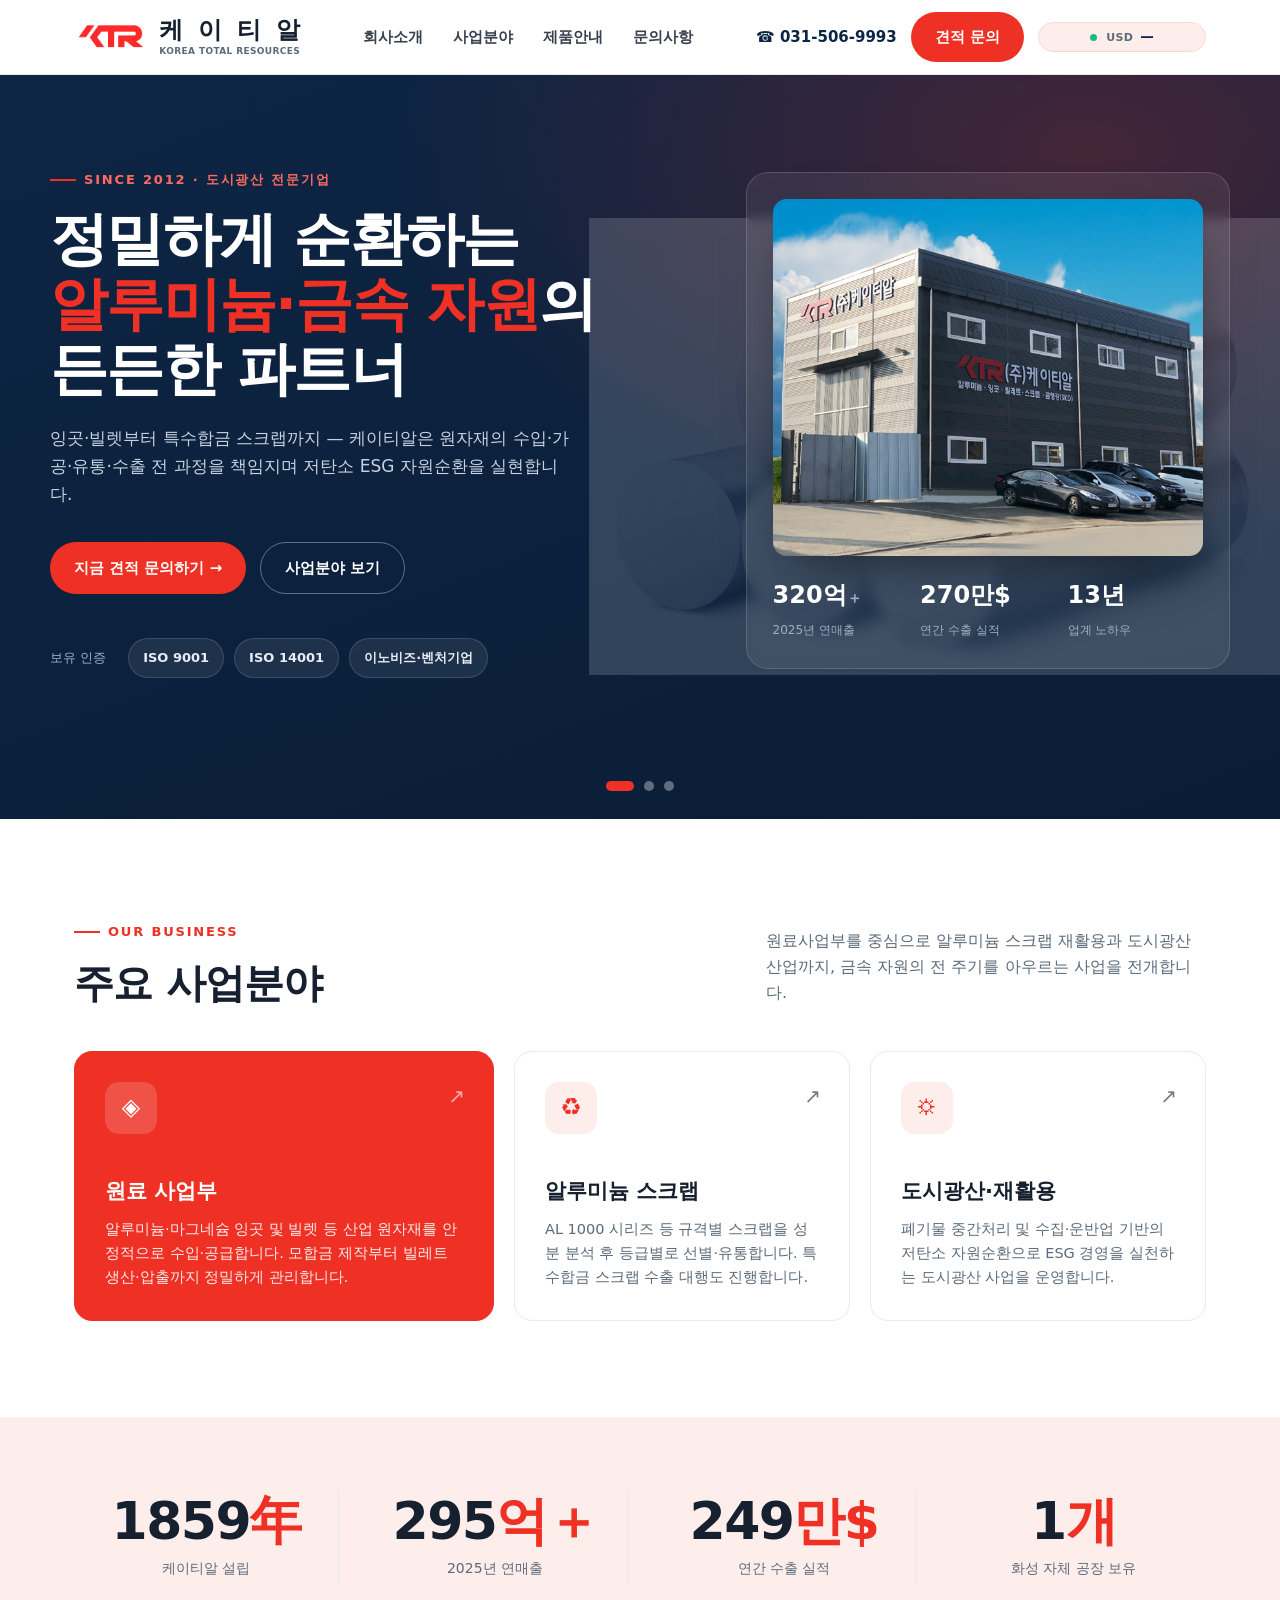
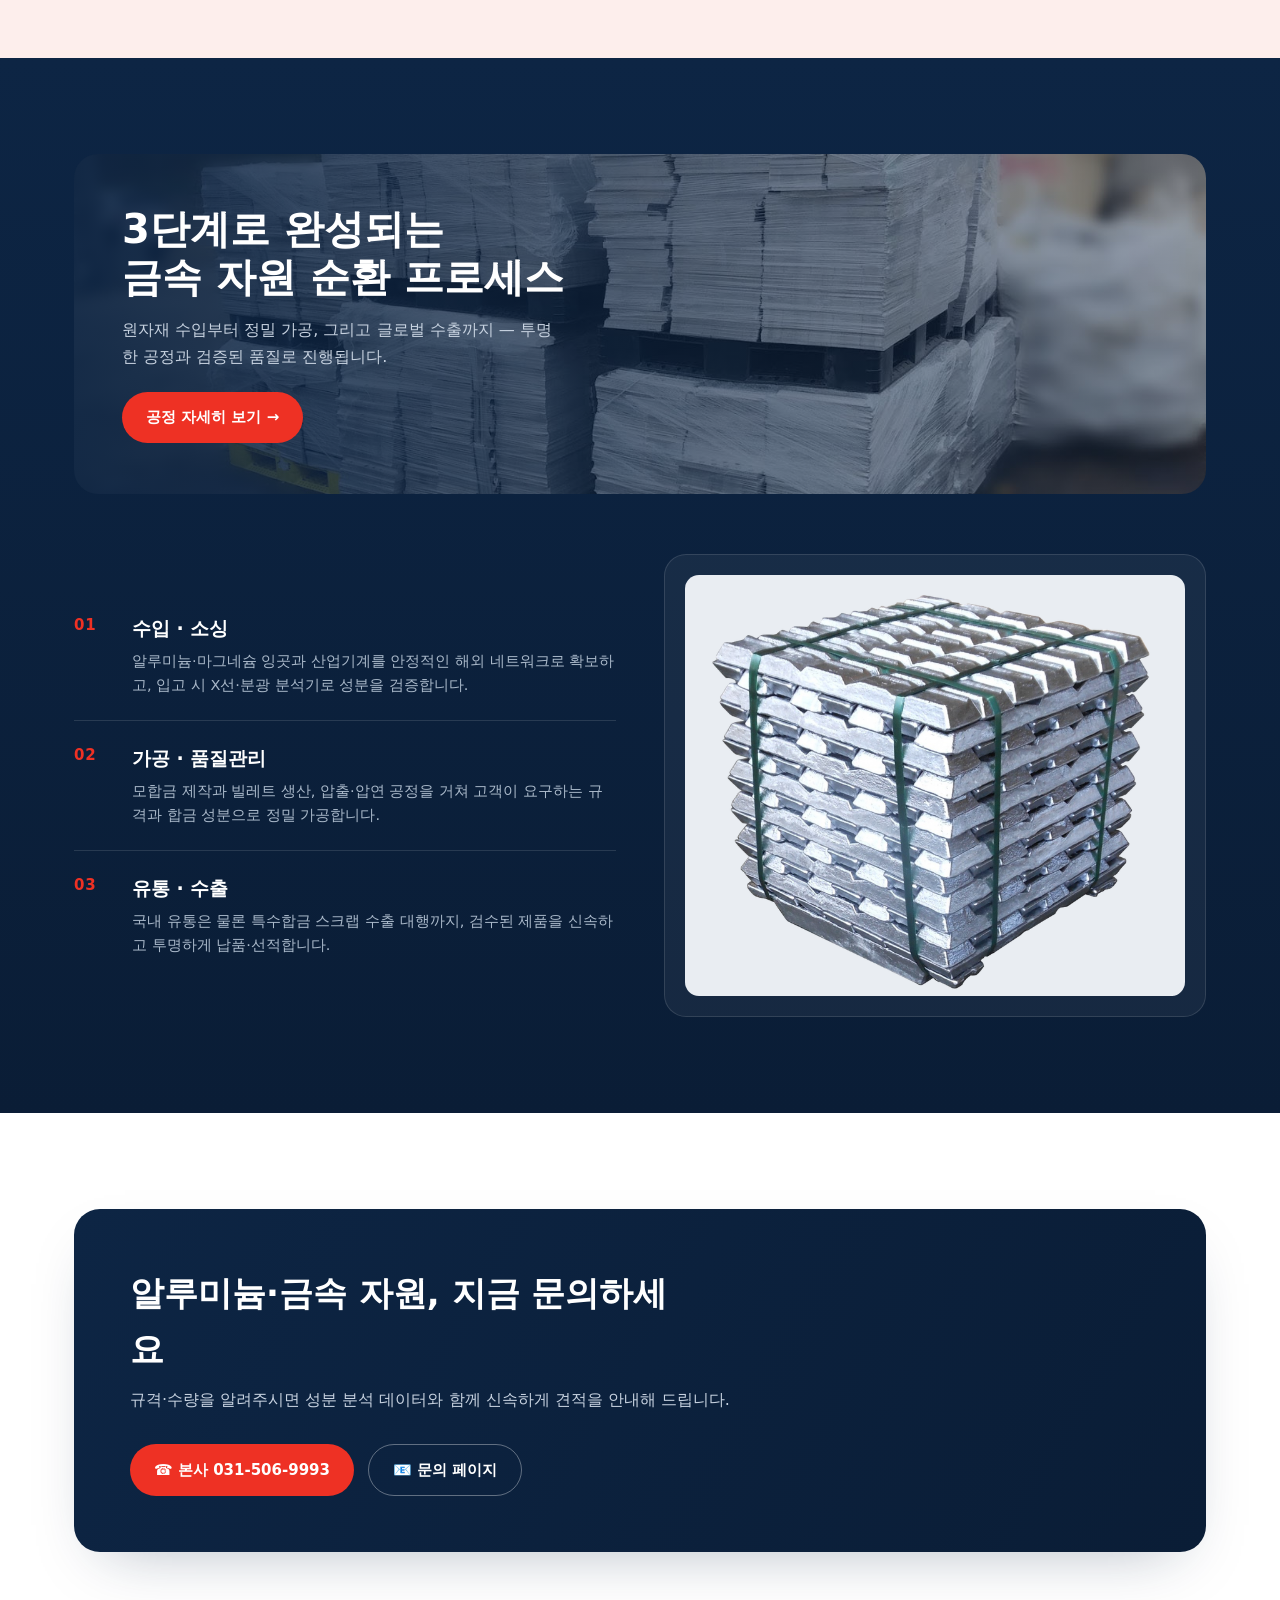
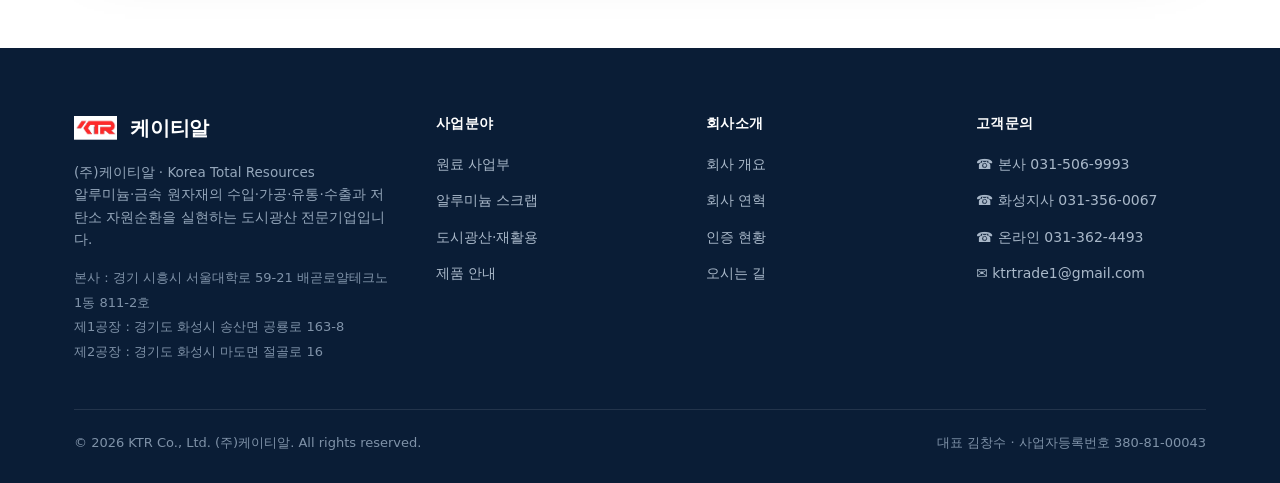
==== index.html @ 2fabba0d "KTR 케이티알 홈페이지 초기 배포본" ====
<!DOCTYPE html>
<html lang="ko">
<head>
<meta charset="UTF-8">
<meta name="viewport" content="width=device-width, initial-scale=1.0">
<title>KTR 케이티알 | 알루미늄·금속 자원 순환의 파트너</title>
<meta name="description" content="(주)케이티알은 알루미늄 잉곳·빌렛·스크랩 등 금속 원자재를 가공·유통·수출하는 도시광산 전문기업입니다.">
<link rel="stylesheet" href="assets/style.css">
</head>
<body>

<!-- HEADER -->
<header>
  <div class="wrap nav">
    <a class="brand" href="index.html">
      <img class="mark" src="assets/logo-mark.png" alt="KTR">
      <span><em><i>케</i><i>이</i><i>티</i><i>알</i></em><small>KOREA TOTAL RESOURCES</small></span>
    </a>
    <nav class="menu">
      <div class="has-sub">
        <a href="about.html">회사소개</a>
        <div class="submenu"><div class="submenu-inner">
          <a href="about.html#history">회사연혁</a>
          <a href="contact.html#inquiry">오시는길</a>
        </div></div>
      </div>
      <a href="business.html">사업분야</a>
      <a href="products.html">제품안내</a>
      <a href="contact.html">문의사항</a>
    </nav>
    <div class="nav-actions">
      <span class="nav-tel">☎ 031-506-9993</span>
      <a class="btn btn-red" href="contact.html">견적 문의</a>
      <div class="fx" id="fx" title="실시간 환율 (KRW 기준)">
        <span class="fx-inner" id="fxInner">
          <span class="fx-pair" id="fxPair">USD</span>
          <span class="fx-val" id="fxVal">···</span>
        </span>
      </div>
      <button class="burger" id="burger" aria-label="menu"><span></span><span></span><span></span></button>
    </div>
  </div>
  <nav class="mmenu" id="mmenu">
    <a href="about.html">회사소개</a>
    <a href="about.html#history" class="sub">└ 회사연혁</a>
    <a href="contact.html#inquiry" class="sub">└ 오시는길</a>
    <a href="business.html">사업분야</a>
    <a href="products.html">제품안내</a>
    <a href="contact.html">문의사항</a>
  </nav>
</header>

<!-- HERO SLIDER -->
<section class="hero" id="top" style="padding:0">
  <div class="hero-slider" id="heroSlider">

    <!-- Slide 1 -->
    <div class="hero-slide is-active">
      <div class="wrap hero-grid">
        <div>
          <span class="eyebrow" style="color:#ff6b60">Since 2012 · 도시광산 전문기업</span>
          <h1>정밀하게 순환하는<br><b>알루미늄·금속 자원</b>의<br>든든한 파트너</h1>
          <p class="lead">잉곳·빌렛부터 특수합금 스크랩까지 — 케이티알은 원자재의 수입·가공·유통·수출 전 과정을 책임지며 저탄소 ESG 자원순환을 실현합니다.</p>
          <div class="hero-cta">
            <a class="btn btn-red" href="contact.html">지금 견적 문의하기 →</a>
            <a class="btn btn-ghost" href="business.html">사업분야 보기</a>
          </div>
          <div class="hero-badges">
            <span>보유 인증</span>
            <div class="chips">
              <span class="chip">ISO 9001</span>
              <span class="chip">ISO 14001</span>
              <span class="chip">이노비즈·벤처기업</span>
            </div>
          </div>
        </div>
        <div class="hero-visual">
          <div class="hero-card">
            <img src="assets/building.png" alt="(주)케이티알 사옥">
            <div class="kv">
              <div><b>320억<span style="font-size:15px">＋</span></b><span>2025년 연매출</span></div>
              <div><b>270만$</b><span>연간 수출 실적</span></div>
              <div><b>13년</b><span>업계 노하우</span></div>
            </div>
          </div>
        </div>
      </div>
    </div>

    <!-- Slide 2 -->
    <div class="hero-slide">
      <div class="wrap hero-grid">
        <div>
          <span class="eyebrow" style="color:#ff6b60">원료 사업부 · 잉곳 &amp; 빌렛</span>
          <h1>고순도 <b>알루미늄 잉곳·빌렛</b>을<br>안정적으로 공급합니다</h1>
          <p class="lead">모합금 제작부터 빌레트 생산, 압출·압연까지 — 고객이 요구하는 규격과 합금 성분에 맞춰 정밀하게 가공하여 공급합니다.</p>
          <div class="hero-cta">
            <a class="btn btn-red" href="products.html">제품 보러가기 →</a>
            <a class="btn btn-ghost" href="business.html">사업분야 보기</a>
          </div>
          <div class="hero-badges">
            <span>품질 관리</span>
            <div class="chips">
              <span class="chip">분광 분석기</span>
              <span class="chip">X선 성분 검사</span>
              <span class="chip">규격별 등급 관리</span>
            </div>
          </div>
        </div>
        <div class="hero-visual">
          <div class="hero-card">
            <img src="assets/billet.jpg" alt="알루미늄 빌렛">
            <div class="kv">
              <div><b>7종＋</b><span>취급 규격</span></div>
              <div><b>9개</b><span>성분 원소 관리</span></div>
              <div><b>100%</b><span>입고 성분 분석</span></div>
            </div>
          </div>
        </div>
      </div>
    </div>

    <!-- Slide 3 -->
    <div class="hero-slide">
      <div class="wrap hero-grid">
        <div>
          <span class="eyebrow" style="color:#ff6b60">도시광산 · ESG 자원순환</span>
          <h1>버려지는 금속을 <b>다시 자원</b>으로,<br>저탄소 순환을 실천합니다</h1>
          <p class="lead">폐기물 중간처리 및 수집·운반업을 기반으로 한 도시광산 산업으로, 자원이 다시 순환하도록 하여 지속가능한 미래에 기여합니다.</p>
          <div class="hero-cta">
            <a class="btn btn-red" href="about.html">회사소개 보기 →</a>
            <a class="btn btn-ghost" href="contact.html">문의하기</a>
          </div>
          <div class="hero-badges">
            <span>보유 자격</span>
            <div class="chips">
              <span class="chip">폐기물중간처리업</span>
              <span class="chip">수집·운반업</span>
              <span class="chip">ISO 14001</span>
            </div>
          </div>
        </div>
        <div class="hero-visual">
          <div class="hero-card">
            <img src="assets/scrap1.jpg" alt="알루미늄 스크랩 재활용">
            <div class="kv">
              <div><b>ESG</b><span>저탄소 경영 실천</span></div>
              <div><b>도시광산</b><span>금속 자원 재활용</span></div>
              <div><b>2개</b><span>화성 처리 공장</span></div>
            </div>
          </div>
        </div>
      </div>
    </div>

  </div>
  <div class="hero-dots" id="heroDots">
    <button class="dot is-active" data-i="0" aria-label="슬라이드 1"></button>
    <button class="dot" data-i="1" aria-label="슬라이드 2"></button>
    <button class="dot" data-i="2" aria-label="슬라이드 3"></button>
  </div>
</section>

<!-- SERVICES -->
<section id="services">
  <div class="wrap">
    <div class="sec-head reveal">
      <div>
        <span class="eyebrow">Our Business</span>
        <h2 class="title">주요 사업분야</h2>
      </div>
      <p>원료사업부를 중심으로 알루미늄 스크랩 재활용과 도시광산 산업까지, 금속 자원의 전 주기를 아우르는 사업을 전개합니다.</p>
    </div>
    <div class="cards">
      <a class="card feat reveal d1" href="business.html">
        <div class="ic">◈</div>
        <span class="arrow">↗</span>
        <h3>원료 사업부</h3>
        <p>알루미늄·마그네슘 잉곳 및 빌렛 등 산업 원자재를 안정적으로 수입·공급합니다. 모합금 제작부터 빌레트 생산·압출까지 정밀하게 관리합니다.</p>
      </a>
      <a class="card reveal d2" href="business.html">
        <div class="ic">♻</div>
        <span class="arrow">↗</span>
        <h3>알루미늄 스크랩</h3>
        <p>AL 1000 시리즈 등 규격별 스크랩을 성분 분석 후 등급별로 선별·유통합니다. 특수합금 스크랩 수출 대행도 진행합니다.</p>
      </a>
      <a class="card reveal d3" href="business.html">
        <div class="ic">⛭</div>
        <span class="arrow">↗</span>
        <h3>도시광산·재활용</h3>
        <p>폐기물 중간처리 및 수집·운반업 기반의 저탄소 자원순환으로 ESG 경영을 실천하는 도시광산 사업을 운영합니다.</p>
      </a>
    </div>
  </div>
</section>

<!-- STATS -->
<section class="band-tint" style="padding:72px 0">
  <div class="wrap stats">
    <div class="st reveal d1"><b data-count="2012">2012<i>年</i></b><span>케이티알 설립</span></div>
    <div class="st reveal d2"><b data-count="320">320<i>억＋</i></b><span>2025년 연매출</span></div>
    <div class="st reveal d3"><b data-count="270">270<i>만$</i></b><span>연간 수출 실적</span></div>
    <div class="st reveal d4"><b data-count="2">2<i>개</i></b><span>화성 자체 공장 보유</span></div>
  </div>
</section>

<!-- PROCESS BAND -->
<section class="proc-band">
  <div class="wrap">
    <div class="proc-hero reveal rv-zoom">
      <div>
        <h2>3단계로 완성되는<br>금속 자원 순환 프로세스</h2>
        <p>원자재 수입부터 정밀 가공, 그리고 글로벌 수출까지 — 투명한 공정과 검증된 품질로 진행됩니다.</p>
        <a class="btn btn-red" href="business.html" style="margin-top:22px">공정 자세히 보기 →</a>
      </div>
    </div>
    <div class="steps">
      <div>
        <div class="step reveal rv-left d1">
          <div class="num">01</div>
          <div><h4>수입 · 소싱</h4><p>알루미늄·마그네슘 잉곳과 산업기계를 안정적인 해외 네트워크로 확보하고, 입고 시 X선·분광 분석기로 성분을 검증합니다.</p></div>
        </div>
        <div class="step reveal rv-left d2">
          <div class="num">02</div>
          <div><h4>가공 · 품질관리</h4><p>모합금 제작과 빌레트 생산, 압출·압연 공정을 거쳐 고객이 요구하는 규격과 합금 성분으로 정밀 가공합니다.</p></div>
        </div>
        <div class="step reveal rv-left d3">
          <div class="num">03</div>
          <div><h4>유통 · 수출</h4><p>국내 유통은 물론 특수합금 스크랩 수출 대행까지, 검수된 제품을 신속하고 투명하게 납품·선적합니다.</p></div>
        </div>
      </div>
      <div class="steps-visual reveal rv-right d2">
        <img src="assets/ingot.png" alt="알루미늄 잉곳" style="background:#e9edf2">
      </div>
    </div>
  </div>
</section>

<!-- CTA -->
<section style="padding-bottom:96px">
  <div class="wrap">
    <div class="cta reveal rv-zoom">
      <div>
        <h2>알루미늄·금속 자원, 지금 문의하세요</h2>
        <p>규격·수량을 알려주시면 성분 분석 데이터와 함께 신속하게 견적을 안내해 드립니다.</p>
      </div>
      <div style="display:flex;gap:14px;flex-wrap:wrap">
        <a class="btn btn-red" href="tel:031-506-9993">☎ 본사 031-506-9993</a>
        <a class="btn btn-ghost" href="contact.html">📧 문의 페이지</a>
      </div>
    </div>
  </div>
</section>

<!-- FOOTER -->
<footer>
  <div class="wrap">
    <div class="fgrid">
      <div class="fbrand">
        <div class="brand">
          <img class="mark" src="assets/logo-mark.png" alt="KTR" style="height:24px">
          <span style="font-weight:900;font-size:20px;color:#fff">케이티알</span>
        </div>
        <p>(주)케이티알 · Korea Total Resources<br>알루미늄·금속 원자재의 수입·가공·유통·수출과 저탄소 자원순환을 실현하는 도시광산 전문기업입니다.</p>
        <p style="margin-top:16px;font-size:13px;color:#7f92a8;line-height:1.9">
          본사 : 경기 시흥시 서울대학로 59-21 배곧로얄테크노 1동 811-2호<br>
          제1공장 : 경기도 화성시 송산면 공룡로 163-8<br>
          제2공장 : 경기도 화성시 마도면 절골로 16
        </p>
      </div>
      <div>
        <h5>사업분야</h5>
        <ul>
          <li><a href="business.html">원료 사업부</a></li>
          <li><a href="business.html">알루미늄 스크랩</a></li>
          <li><a href="business.html">도시광산·재활용</a></li>
          <li><a href="products.html">제품 안내</a></li>
        </ul>
      </div>
      <div>
        <h5>회사소개</h5>
        <ul>
          <li><a href="about.html">회사 개요</a></li>
          <li><a href="about.html">회사 연혁</a></li>
          <li><a href="about.html">인증 현황</a></li>
          <li><a href="contact.html">오시는 길</a></li>
        </ul>
      </div>
      <div>
        <h5>고객문의</h5>
        <ul>
          <li><a href="tel:031-506-9993">☎ 본사 031-506-9993</a></li>
          <li><a href="tel:031-356-0067">☎ 화성지사 031-356-0067</a></li>
          <li><a href="tel:031-362-4493">☎ 온라인 031-362-4493</a></li>
          <li><a href="mailto:ktrtrade1@gmail.com">✉ ktrtrade1@gmail.com</a></li>
        </ul>
      </div>
    </div>
    <div class="fbar">
      <span>© 2026 KTR Co., Ltd. (주)케이티알. All rights reserved.</span>
      <span>대표 김창수 · 사업자등록번호 380-81-00043</span>
    </div>
  </div>
</footer>

<script src="assets/main.js"></script>
</body>
</html>
---- assets/style.css ----
:root{
  --navy:#0d2544;
  --navy-2:#123258;
  --navy-3:#0a1d36;
  --red:#ee3124;
  --red-dark:#c9241a;
  --ink:#16202e;
  --muted:#5c6b7a;
  --line:#e6e9ee;
  --tint:#fdeeec;
  --bg:#ffffff;
  --radius:18px;
  --shadow:0 24px 60px -30px rgba(13,37,68,.35);
}
*{box-sizing:border-box;margin:0;padding:0}
html{scroll-behavior:smooth}
body{
  font-family:"Pretendard","Malgun Gothic","Apple SD Gothic Neo",system-ui,sans-serif;
  color:var(--ink);background:var(--bg);line-height:1.65;
  -webkit-font-smoothing:antialiased;
}
a{color:inherit;text-decoration:none}
img{max-width:100%;display:block}
.wrap{max-width:1180px;margin:0 auto;padding:0 24px}
.btn{
  display:inline-flex;align-items:center;gap:8px;font-weight:700;font-size:15px;
  padding:13px 24px;border-radius:999px;cursor:pointer;border:0;transition:.2s;
  white-space:nowrap;
}
.btn-red{background:var(--red);color:#fff}
.btn-red:hover{background:var(--red-dark);transform:translateY(-1px)}
.btn-ghost{background:transparent;color:#fff;border:1px solid rgba(255,255,255,.35)}
.btn-ghost:hover{background:rgba(255,255,255,.1)}
.btn-dark{background:var(--navy);color:#fff}
.btn-dark:hover{background:var(--navy-2)}
.btn-outline{background:transparent;color:var(--navy);border:1px solid var(--line)}
.btn-outline:hover{border-color:var(--red);color:var(--red)}
.eyebrow{
  display:inline-flex;align-items:center;gap:8px;font-size:13px;font-weight:800;
  letter-spacing:.14em;text-transform:uppercase;color:var(--red);margin-bottom:16px;
}
.eyebrow::before{content:"";width:26px;height:2px;background:var(--red);display:inline-block}
h2.title{font-size:clamp(28px,4vw,40px);font-weight:800;letter-spacing:-.02em;line-height:1.2}

/* ---------- Scroll reveal ---------- */
.reveal{opacity:0;transform:translateY(30px);
  transition:opacity .8s cubic-bezier(.2,.7,.2,1),transform .8s cubic-bezier(.2,.7,.2,1);
  will-change:opacity,transform}
.reveal.in{opacity:1;transform:none}
.reveal.rv-left{transform:translateX(-36px)}
.reveal.rv-right{transform:translateX(36px)}
.reveal.rv-zoom{transform:scale(.94)}
.reveal.in.rv-left,.reveal.in.rv-right,.reveal.in.rv-zoom{transform:none}
.reveal.d1{transition-delay:.10s}
.reveal.d2{transition-delay:.20s}
.reveal.d3{transition-delay:.30s}
.reveal.d4{transition-delay:.40s}
@media(prefers-reduced-motion:reduce){
  .reveal{opacity:1 !important;transform:none !important;transition:none}
}

/* ---------- Header ---------- */
header{position:sticky;top:0;z-index:50;background:rgba(255,255,255,.9);
  backdrop-filter:blur(10px);border-bottom:1px solid var(--line)}
.nav{display:flex;align-items:center;justify-content:space-between;height:74px}
.brand{display:flex;align-items:center;gap:13px;letter-spacing:-.02em}
.brand .mark{height:40px}
.brand span{display:inline-flex;flex-direction:column;justify-content:center;gap:5px;align-items:stretch}
.brand em{display:flex;justify-content:space-between;font-style:normal;font-weight:800;
  font-size:24px;color:var(--ink);line-height:1}
.brand em i{font-style:normal}
.brand small{font-size:9px;font-weight:700;color:var(--muted);
  letter-spacing:.04em;line-height:1;white-space:nowrap;margin-right:-.04em}
.menu{display:flex;align-items:center;gap:30px;font-weight:600;font-size:15px}
.menu a{color:var(--ink);opacity:.85;transition:.15s;position:relative;padding:4px 0}
.menu a:hover{color:var(--red);opacity:1}
.menu a.active{color:var(--red);opacity:1;font-weight:700}
.menu a.active::after{content:"";position:absolute;left:0;right:0;bottom:-6px;height:2px;background:var(--red)}
/* dropdown */
.menu .has-sub{position:relative;display:flex;align-items:center}
.menu .has-sub > a::before{content:"";position:absolute;left:0;right:0;top:100%;height:20px}
.submenu{position:absolute;top:100%;left:50%;transform:translateX(-50%);padding-top:16px;
  opacity:0;visibility:hidden;transition:.18s;z-index:60}
.menu .has-sub:hover .submenu{opacity:1;visibility:visible}
.submenu-inner{background:#fff;border:1px solid var(--line);border-radius:12px;
  box-shadow:var(--shadow);padding:8px;min-width:160px;display:flex;flex-direction:column;gap:2px}
.submenu-inner a{padding:11px 14px;border-radius:8px;font-size:14.5px;font-weight:600;
  white-space:nowrap;opacity:.9;color:var(--ink)}
.submenu-inner a::after{display:none}
.submenu-inner a:hover{background:var(--tint);color:var(--red);opacity:1}
.mmenu a.sub{padding-left:16px;font-size:14px;font-weight:600;color:var(--muted)}
.nav-actions{display:flex;align-items:center;gap:14px}
.nav-tel{font-weight:800;color:var(--navy);font-size:15px}
/* live FX chip (rotating pairs) */
.fx{display:inline-flex;align-items:center;gap:9px;padding:7px 14px;border-radius:999px;
  background:var(--tint);border:1px solid #f4d9d5;white-space:nowrap;line-height:1;
  min-width:168px;justify-content:center}
.fx::before{content:"";width:7px;height:7px;border-radius:50%;background:#1eb980;flex:none;
  box-shadow:0 0 0 0 rgba(30,185,128,.5);animation:fxpulse 1.8s infinite}
@keyframes fxpulse{0%{box-shadow:0 0 0 0 rgba(30,185,128,.5)}
  70%{box-shadow:0 0 0 7px rgba(30,185,128,0)}100%{box-shadow:0 0 0 0 rgba(30,185,128,0)}}
.fx-inner{display:inline-flex;align-items:center;gap:7px;
  transition:opacity .35s ease,transform .35s ease}
.fx-inner.swap{opacity:0;transform:translateY(-5px)}
.fx-flag{font-size:14px;line-height:1}
.fx-pair{font-size:11px;font-weight:800;color:var(--muted);letter-spacing:.03em}
.fx-val{font-size:13.5px;font-weight:800;color:var(--navy)}
@media(max-width:1180px){.fx{display:none}}
.burger{display:none;flex-direction:column;gap:5px;background:none;border:0;cursor:pointer;padding:6px}
.burger span{width:24px;height:2px;background:var(--ink);display:block}

/* ---------- Hero ---------- */
.hero{background:
    radial-gradient(120% 120% at 85% 10%,rgba(238,49,36,.25),transparent 45%),
    linear-gradient(160deg,var(--navy) 0%,var(--navy-3) 100%);
  color:#fff;position:relative;overflow:hidden}
.hero::after{content:"";position:absolute;inset:0;
  background:url("billet.jpg") right center/54% auto no-repeat;
  opacity:.16;mix-blend-mode:screen}
.hero-grid{position:relative;z-index:2;display:grid;grid-template-columns:1.15fr .85fr;
  gap:40px;align-items:center;padding:88px 0 104px}
/* hero slider */
.hero-slider{display:grid;position:relative;z-index:2}
.hero-slide{grid-area:1/1;opacity:0;visibility:hidden;transition:opacity .7s ease}
.hero-slide.is-active{opacity:1;visibility:visible;z-index:2}
.hero-dots{position:absolute;left:0;right:0;bottom:28px;z-index:5;display:flex;gap:10px;justify-content:center}
.hero-dots .dot{width:10px;height:10px;border-radius:50%;border:0;cursor:pointer;padding:0;
  background:rgba(255,255,255,.35);transition:.25s}
.hero-dots .dot:hover{background:rgba(255,255,255,.6)}
.hero-dots .dot.is-active{background:var(--red);width:28px;border-radius:6px}
.hero h1{font-size:clamp(34px,5.2vw,58px);font-weight:800;line-height:1.12;letter-spacing:-.03em}
.hero h1 b{color:var(--red)}
.hero p.lead{margin-top:22px;font-size:17px;color:#c7d2e0;max-width:520px}
.hero-cta{margin-top:34px;display:flex;gap:14px;flex-wrap:wrap}
.hero-badges{margin-top:44px;display:flex;align-items:center;gap:22px;color:#9fb0c4;font-size:13px}
.hero-badges .chips{display:flex;gap:10px;flex-wrap:wrap}
.chip{background:rgba(255,255,255,.08);border:1px solid rgba(255,255,255,.14);
  padding:8px 14px;border-radius:999px;font-weight:700;color:#e7edf5;font-size:13px}
.hero-visual{position:relative}
.hero-card{background:rgba(255,255,255,.07);border:1px solid rgba(255,255,255,.15);
  border-radius:22px;padding:26px;backdrop-filter:blur(6px)}
.hero-card img{border-radius:14px;box-shadow:0 20px 50px -20px rgba(0,0,0,.6)}
.hero-card .kv{display:flex;justify-content:space-between;margin-top:20px;gap:12px}
.hero-card .kv div{flex:1}
.hero-card .kv b{font-size:24px;font-weight:800;color:#fff;display:block}
.hero-card .kv span{font-size:12px;color:#9fb0c4}

/* ---------- Page banner (subpages) ---------- */
.page-hero{background:
    radial-gradient(120% 140% at 88% 0%,rgba(238,49,36,.28),transparent 45%),
    linear-gradient(160deg,var(--navy) 0%,var(--navy-3) 100%);
  color:#fff;padding:66px 0 60px;position:relative;overflow:hidden}
.page-hero .crumb{font-size:13px;color:#9fb0c4;margin-bottom:14px}
.page-hero .crumb a:hover{color:#fff}
.page-hero h1{font-size:clamp(30px,4.6vw,46px);font-weight:800;letter-spacing:-.02em;line-height:1.15}
.page-hero p{margin-top:16px;color:#c7d2e0;max-width:620px;font-size:16px}

/* ---------- Sections ---------- */
section{padding:96px 0}
.sec-head{display:flex;justify-content:space-between;align-items:flex-end;gap:20px;margin-bottom:44px}
.sec-head p{color:var(--muted);max-width:440px;margin-top:12px}
.cards{display:grid;grid-template-columns:1.25fr 1fr 1fr;gap:20px}
.card{border-radius:var(--radius);padding:30px;border:1px solid var(--line);
  background:#fff;transition:.25s;position:relative;overflow:hidden;min-height:270px;
  display:flex;flex-direction:column}
.card:hover{transform:translateY(-6px);box-shadow:var(--shadow)}
.card.feat{background:var(--red);color:#fff;border-color:var(--red)}
.card .ic{width:52px;height:52px;border-radius:14px;display:grid;place-items:center;
  background:var(--tint);color:var(--red);margin-bottom:auto;font-size:24px}
.card.feat .ic{background:rgba(255,255,255,.16);color:#fff}
.card h3{font-size:21px;font-weight:800;margin:22px 0 10px}
.card p{font-size:14.5px;color:var(--muted)}
.card.feat p{color:rgba(255,255,255,.9)}
.card .arrow{position:absolute;top:28px;right:28px;font-size:20px;opacity:.6}

/* ---------- Cycle band (tint) ---------- */
.band-tint{background:var(--tint)}
.cycle{display:grid;grid-template-columns:1fr 1.1fr;gap:56px;align-items:center}
.cycle .txt h2{margin-bottom:16px}
.cycle .txt p{color:var(--muted);margin-bottom:24px}
.cycle-list{list-style:none;display:grid;gap:14px}
.cycle-list li{display:flex;gap:14px;align-items:flex-start;background:#fff;
  border:1px solid #f4d9d5;padding:16px 18px;border-radius:14px}
.cycle-list .n{flex:0 0 30px;height:30px;border-radius:8px;background:var(--red);color:#fff;
  font-weight:800;display:grid;place-items:center;font-size:14px}
.cycle-list b{display:block;font-size:15.5px}
.cycle-list span{font-size:13.5px;color:var(--muted)}
.cycle .fig{background:#fff;border-radius:22px;padding:26px;border:1px solid #f4d9d5;box-shadow:var(--shadow)}

/* ---------- Stats ---------- */
.stats{display:grid;grid-template-columns:repeat(4,1fr);gap:24px;text-align:center}
.stats .st b{font-size:clamp(34px,5vw,52px);font-weight:800;letter-spacing:-.03em;color:var(--ink);line-height:1}
.stats .st b i{color:var(--red);font-style:normal}
.stats .st span{display:block;margin-top:10px;color:var(--muted);font-size:14px}
.stats .st{border-right:1px solid var(--line);padding:6px 10px}
.stats .st:last-child{border-right:0}

/* ---------- Process image band ---------- */
.proc-band{background:linear-gradient(180deg,var(--navy),var(--navy-3));color:#fff;
  border-radius:0;position:relative;overflow:hidden}
.proc-hero{position:relative;border-radius:24px;overflow:hidden;min-height:340px;
  display:flex;align-items:center;padding:48px;
  background:linear-gradient(90deg,rgba(13,37,68,.92),rgba(13,37,68,.35)),url("scrap2.jpg") center/cover}
.proc-hero h2{font-size:clamp(26px,3.6vw,40px);font-weight:800;max-width:520px;line-height:1.2}
.proc-hero p{margin-top:16px;color:#c7d2e0;max-width:440px}
.steps{display:grid;grid-template-columns:1fr 1fr;gap:48px;margin-top:60px;align-items:center}
.step{display:flex;gap:18px;padding:22px 0;border-top:1px solid rgba(255,255,255,.12)}
.step:first-child{border-top:0}
.step .num{color:var(--red);font-weight:800;font-size:15px;letter-spacing:.05em;flex:0 0 40px}
.step h4{font-size:19px;font-weight:800;margin-bottom:6px}
.step p{color:#a9b8c9;font-size:14.5px}
.steps-visual{background:rgba(255,255,255,.05);border:1px solid rgba(255,255,255,.12);
  border-radius:22px;padding:20px}
.steps-visual img{border-radius:14px;filter:saturate(1.05)}

/* ---------- Products / spec ---------- */
.prod-grid{display:grid;grid-template-columns:repeat(4,1fr);gap:18px;margin-top:8px}
.prod{border:1px solid var(--line);border-radius:16px;overflow:hidden;background:#fff;transition:.25s}
.prod:hover{box-shadow:var(--shadow);transform:translateY(-4px)}
.prod .ph{aspect-ratio:4/3;overflow:hidden;background:#f4f6f9}
.prod .ph img{width:100%;height:100%;object-fit:cover;transition:.4s}
.prod:hover .ph img{transform:scale(1.06)}
.prod .cap{padding:16px 18px}
.prod .cap b{font-size:16px}
.prod .cap span{font-size:13px;color:var(--muted)}

.spec{display:grid;grid-template-columns:.85fr 1.15fr;gap:40px;align-items:center;margin-top:70px}
.spec .card-dark{background:var(--red);color:#fff;border-radius:20px;padding:34px;box-shadow:var(--shadow)}
.spec .card-dark h3{font-size:22px;font-weight:800}
.spec .card-dark p{color:rgba(255,255,255,.9);margin-top:10px;font-size:14.5px}
.spec table{width:100%;border-collapse:collapse;font-size:13.5px;background:#fff;
  border-radius:16px;overflow:hidden;border:1px solid var(--line)}
.spec th,.spec td{padding:11px 8px;text-align:center;border-bottom:1px solid var(--line)}
.spec thead th{background:var(--navy);color:#fff;font-weight:700}
.spec tbody tr:nth-child(even){background:#f6f8fb}
.spec td:first-child{font-weight:800;color:var(--navy)}

/* ---------- Certs / history ---------- */
.certs{display:flex;flex-wrap:wrap;gap:14px;justify-content:center}
.certs .c{border:1px solid var(--line);border-radius:999px;padding:12px 22px;font-weight:700;
  color:var(--muted);font-size:14px;background:#fff}
.timeline{max-width:760px;margin:48px auto 0;position:relative}
.timeline::before{content:"";position:absolute;left:120px;top:6px;bottom:6px;width:2px;background:var(--line)}
.tl{display:grid;grid-template-columns:120px 1fr;gap:28px;padding:14px 0;position:relative}
.tl .yr{font-weight:800;color:var(--red);font-size:18px;text-align:right}
.tl .ev{position:relative;padding-left:28px}
.tl .ev::before{content:"";position:absolute;left:-9px;top:8px;width:14px;height:14px;
  border-radius:50%;background:#fff;border:3px solid var(--red)}
.tl .ev b{display:block;font-size:15.5px}
.tl .ev span{font-size:13.5px;color:var(--muted)}

/* ---------- About extras ---------- */
.two-col{display:grid;grid-template-columns:1fr 1fr;gap:48px;align-items:center}
.prose p{color:var(--muted);margin-top:14px;font-size:15.5px}
.prose h2{margin-bottom:6px}
.figure-card{background:#fff;border:1px solid var(--line);border-radius:20px;
  padding:20px;box-shadow:var(--shadow)}
.figure-card img{border-radius:14px}
.info-badges{display:flex;flex-wrap:wrap;gap:10px;margin-top:22px}
.info-badges span{background:var(--tint);color:var(--red);font-weight:700;font-size:13px;
  padding:8px 14px;border-radius:999px}

/* ---------- Contact ---------- */
.contact-grid{display:grid;grid-template-columns:1fr 1fr;gap:24px}
.info-card{border:1px solid var(--line);border-radius:18px;padding:28px;background:#fff;transition:.2s}
.info-card:hover{box-shadow:var(--shadow)}
.info-card .ic{width:46px;height:46px;border-radius:12px;background:var(--tint);color:var(--red);
  display:grid;place-items:center;font-size:20px;margin-bottom:16px}
.info-card h4{font-size:17px;font-weight:800;margin-bottom:6px}
.info-card p{color:var(--muted);font-size:14.5px;line-height:1.7}
.info-card a{color:var(--navy);font-weight:700}
.branch-list{display:grid;gap:14px;margin-top:8px}
.branch{display:grid;grid-template-columns:110px 1fr;gap:14px;padding:16px 18px;
  border:1px solid var(--line);border-radius:14px;background:#fff}
.branch b{color:var(--navy);font-weight:800}
.branch span{color:var(--muted);font-size:14.5px}
.map-embed{border:0;width:100%;height:360px;border-radius:20px;border:1px solid var(--line)}

/* ---------- CTA ---------- */
.cta{background:linear-gradient(120deg,var(--navy),var(--navy-3));color:#fff;
  border-radius:26px;padding:56px;display:flex;justify-content:space-between;
  align-items:center;gap:30px;flex-wrap:wrap;box-shadow:var(--shadow)}
.cta h2{font-size:clamp(24px,3.2vw,34px);font-weight:800;max-width:560px}
.cta p{color:#c7d2e0;margin-top:10px}

/* ---------- Footer ---------- */
footer{background:var(--navy-3);color:#c7d2e0;padding:64px 0 30px}
.fgrid{display:grid;grid-template-columns:1.4fr 1fr 1fr 1fr;gap:40px}
.fbrand .brand{color:#fff;margin-bottom:16px}
.fbrand p{font-size:13.5px;color:#94a6ba;max-width:320px}
footer h5{color:#fff;font-size:14px;font-weight:800;margin-bottom:16px;letter-spacing:.02em}
footer ul{list-style:none;display:grid;gap:10px}
footer ul a{font-size:14px;color:#a9b8c9}
footer ul a:hover{color:var(--red)}
.fbar{border-top:1px solid rgba(255,255,255,.1);margin-top:44px;padding-top:22px;
  display:flex;justify-content:space-between;gap:16px;flex-wrap:wrap;font-size:13px;color:#7f92a8}

@media(max-width:960px){
  .hero-grid,.cycle,.spec,.steps,.fgrid,.two-col,.contact-grid{grid-template-columns:1fr}
  .cards{grid-template-columns:1fr 1fr}
  .stats{grid-template-columns:1fr 1fr}
  .prod-grid{grid-template-columns:1fr 1fr}
  .menu,.nav-tel{display:none}
  .burger{display:flex}
  .hero-visual{order:-1}
  .cta{padding:36px}
}
@media(max-width:560px){
  .cards,.prod-grid,.stats{grid-template-columns:1fr}
  .timeline::before{left:60px}
  .tl{grid-template-columns:60px 1fr;gap:14px}
  .tl .yr{font-size:15px}
  .branch{grid-template-columns:1fr}
  section{padding:64px 0}
}
/* mobile menu */
.mmenu{display:none;flex-direction:column;padding:10px 24px 20px;gap:6px;border-top:1px solid var(--line);background:#fff}
.mmenu.open{display:flex}
.mmenu a{padding:12px 0;font-weight:600;border-bottom:1px solid var(--line)}
.mmenu a.active{color:var(--red)}
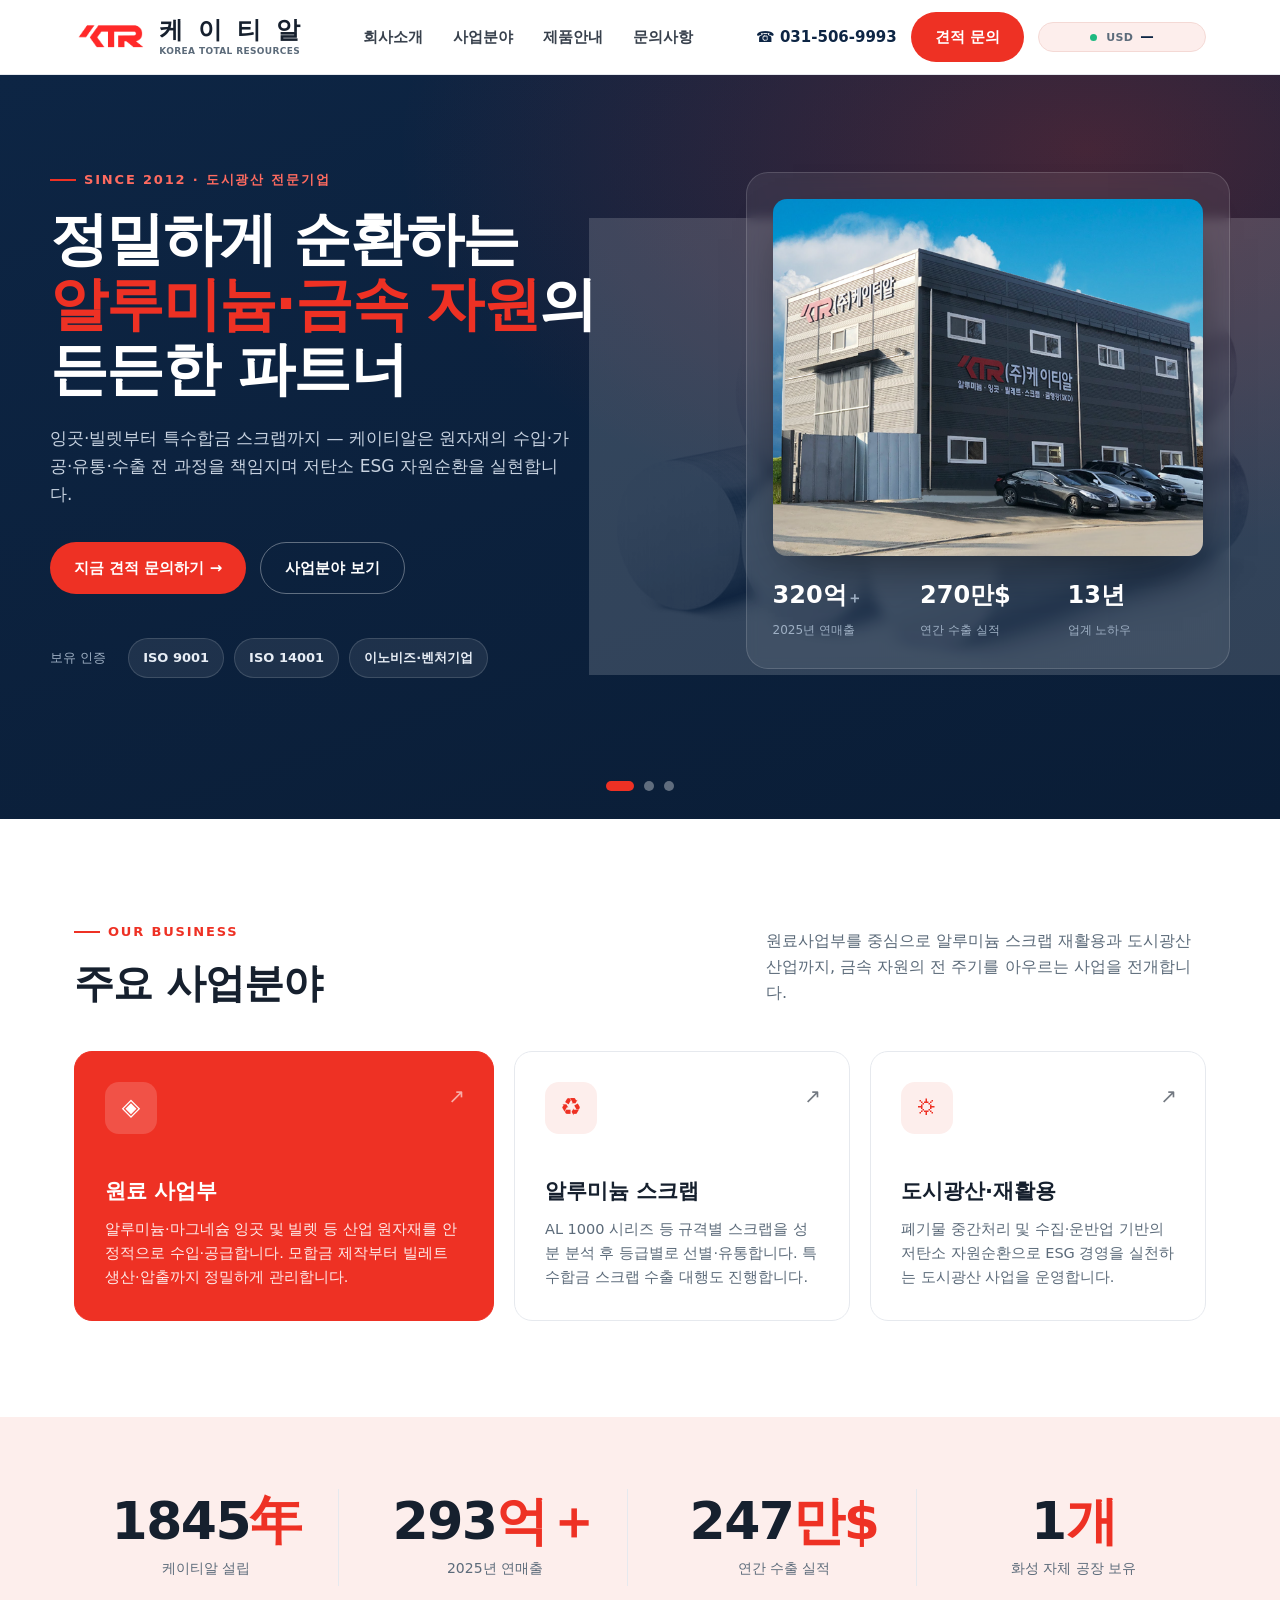
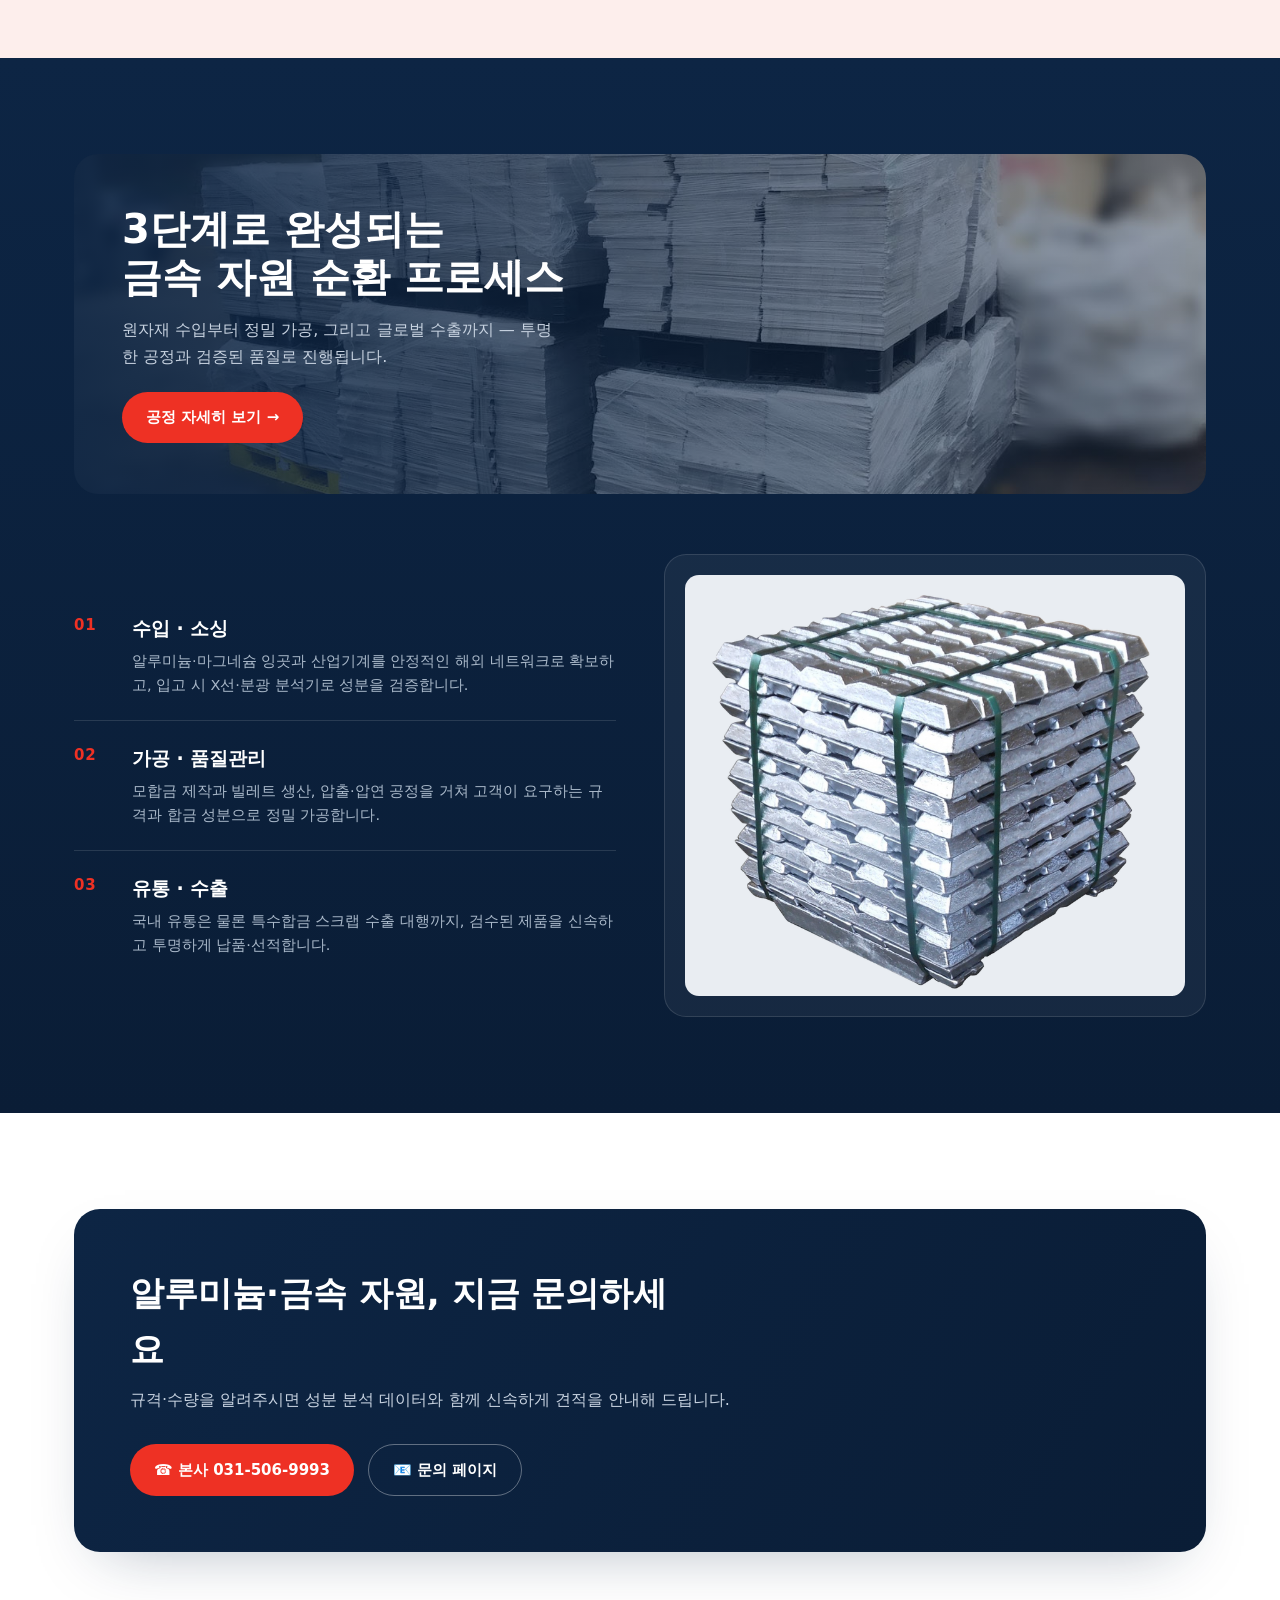
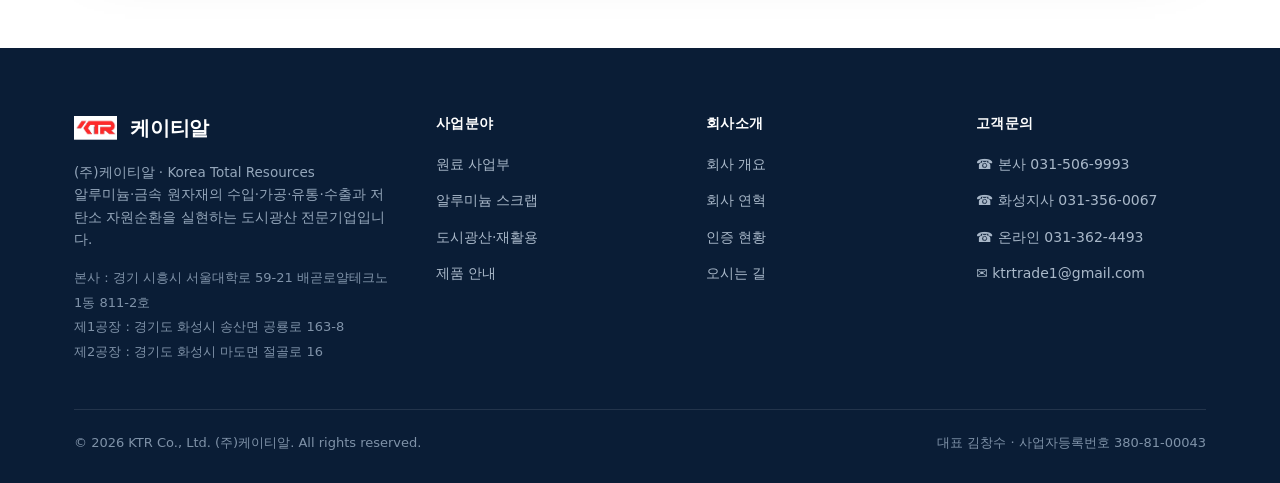
==== commit 11db1f12: "네이버 서치어드바이저 사이트 소유확인 메타태그 추가" ====
--- a/index.html
+++ b/index.html
@@ -3,6 +3,7 @@
 <head>
 <meta charset="UTF-8">
 <meta name="viewport" content="width=device-width, initial-scale=1.0">
+<meta name="naver-site-verification" content="48c3bb4932d9ca9e445e33883e6a903bb91ac542" />
 <title>KTR 케이티알 | 알루미늄·금속 자원 순환의 파트너</title>
 <meta name="description" content="(주)케이티알은 알루미늄 잉곳·빌렛·스크랩 등 금속 원자재를 가공·유통·수출하는 도시광산 전문기업입니다.">
 <link rel="stylesheet" href="assets/style.css">
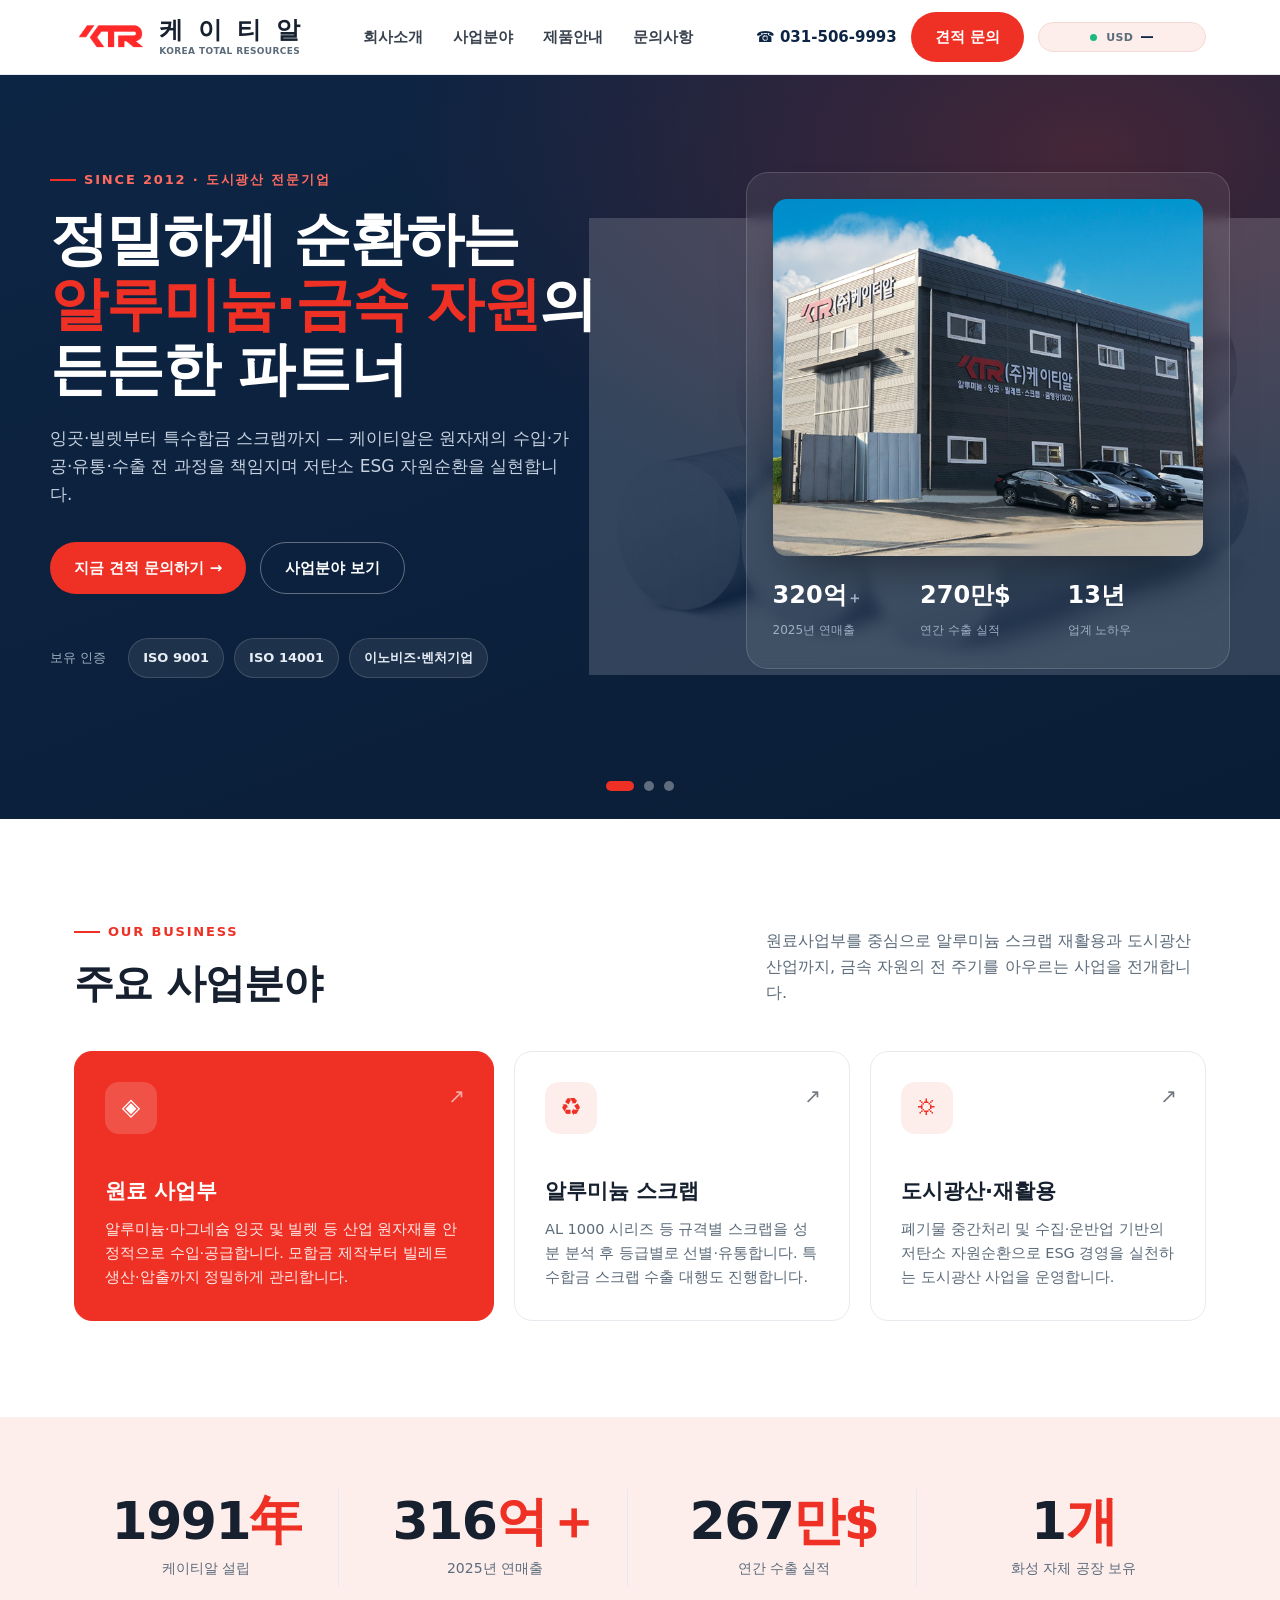
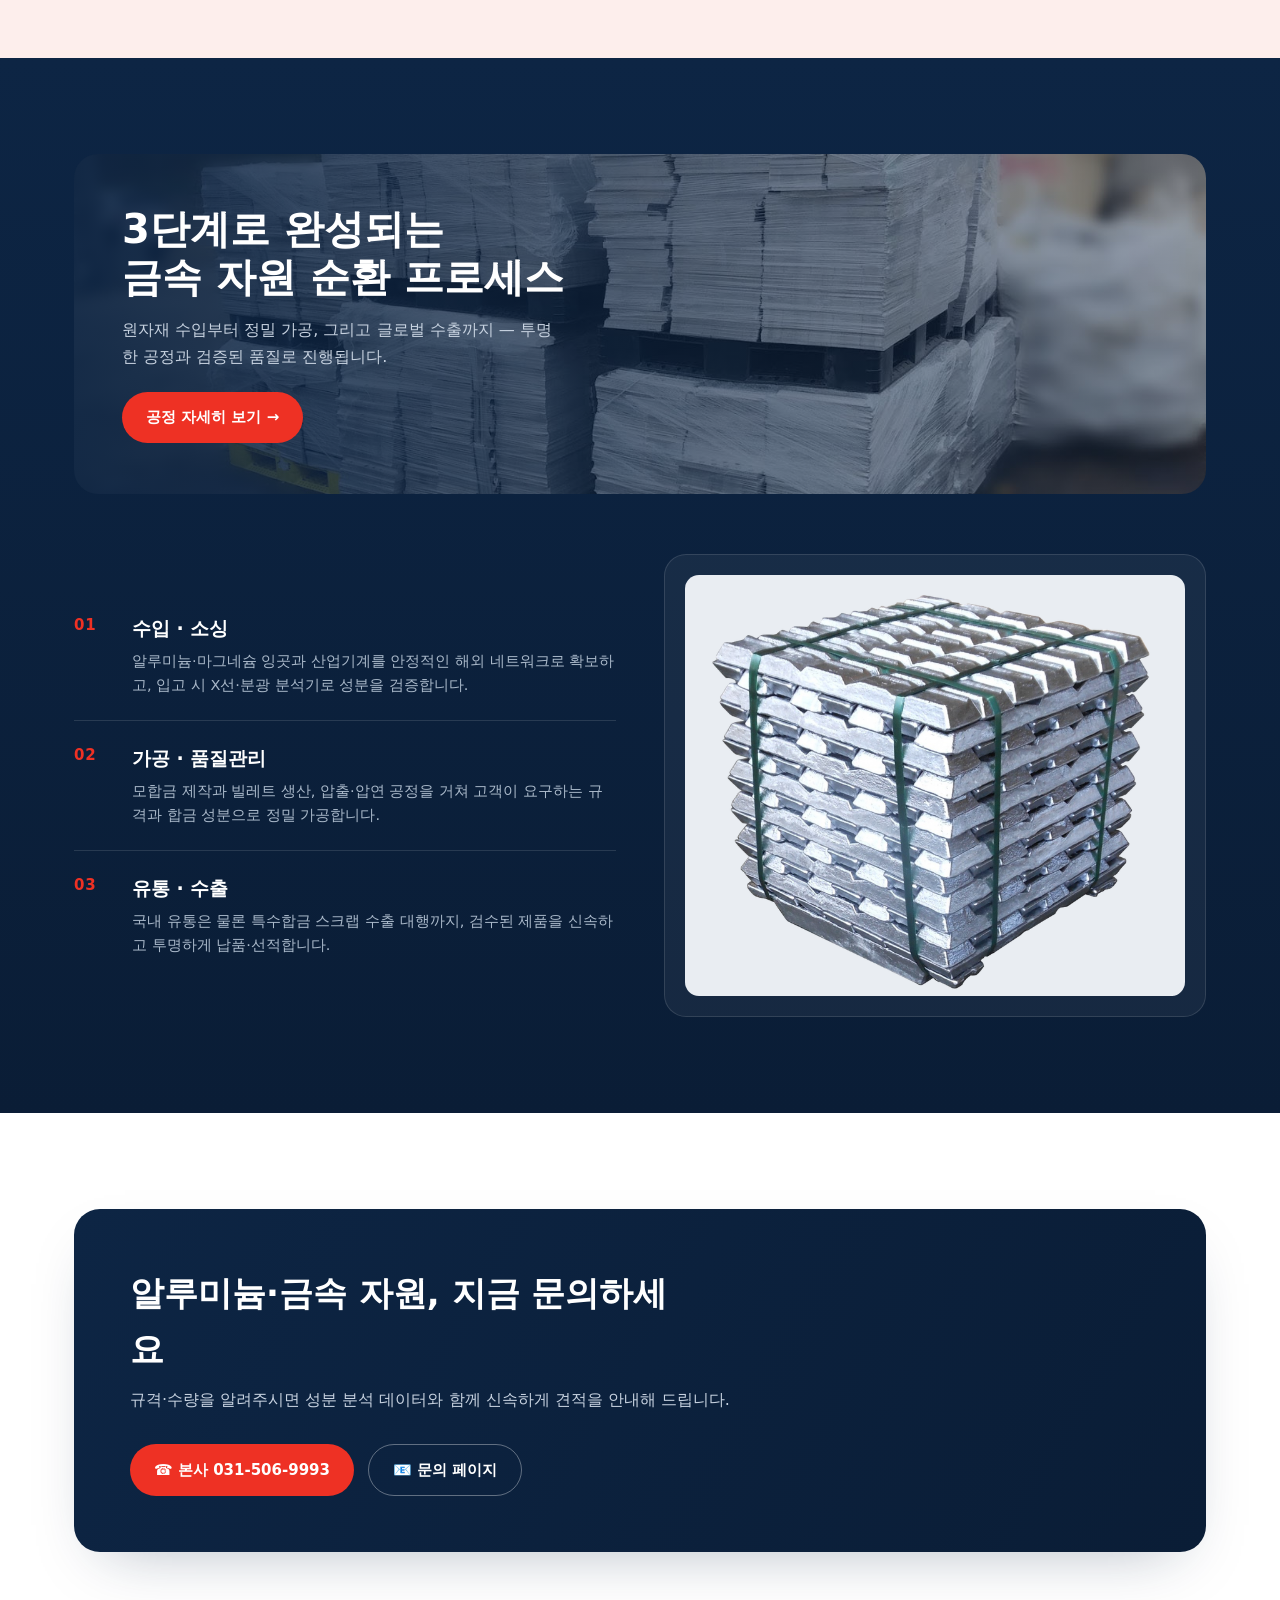
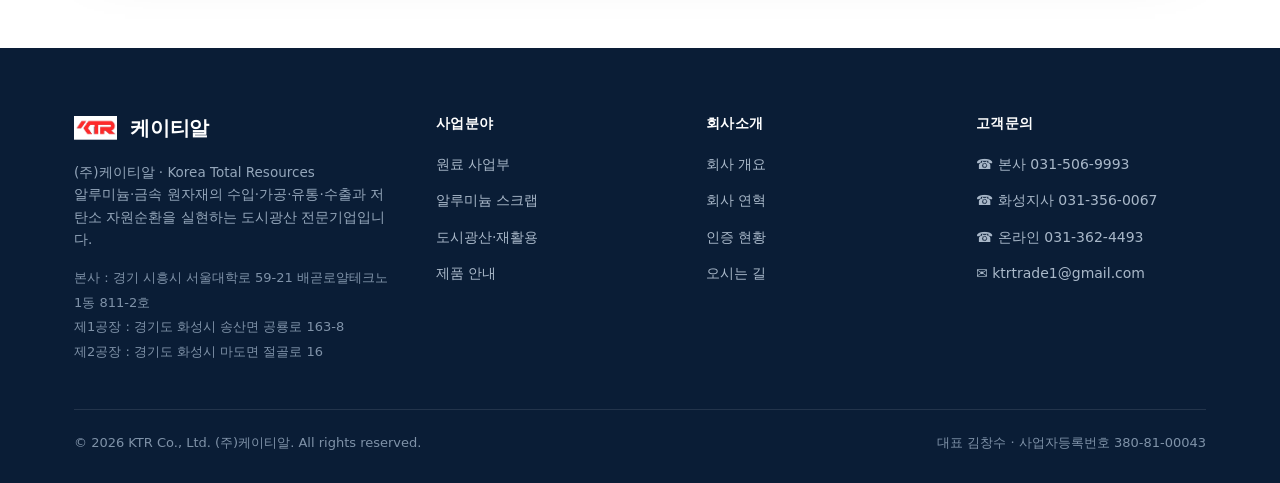
==== commit 7f3a45ec: "네이버 소유확인 메타태그 갱신" ====
--- a/index.html
+++ b/index.html
@@ -3,7 +3,7 @@
 <head>
 <meta charset="UTF-8">
 <meta name="viewport" content="width=device-width, initial-scale=1.0">
-<meta name="naver-site-verification" content="48c3bb4932d9ca9e445e33883e6a903bb91ac542" />
+<meta name="naver-site-verification" content="44386af4cb3bdcc5ed01105b889a8f7d92384a0c" />
 <title>KTR 케이티알 | 알루미늄·금속 자원 순환의 파트너</title>
 <meta name="description" content="(주)케이티알은 알루미늄 잉곳·빌렛·스크랩 등 금속 원자재를 가공·유통·수출하는 도시광산 전문기업입니다.">
 <link rel="stylesheet" href="assets/style.css">
